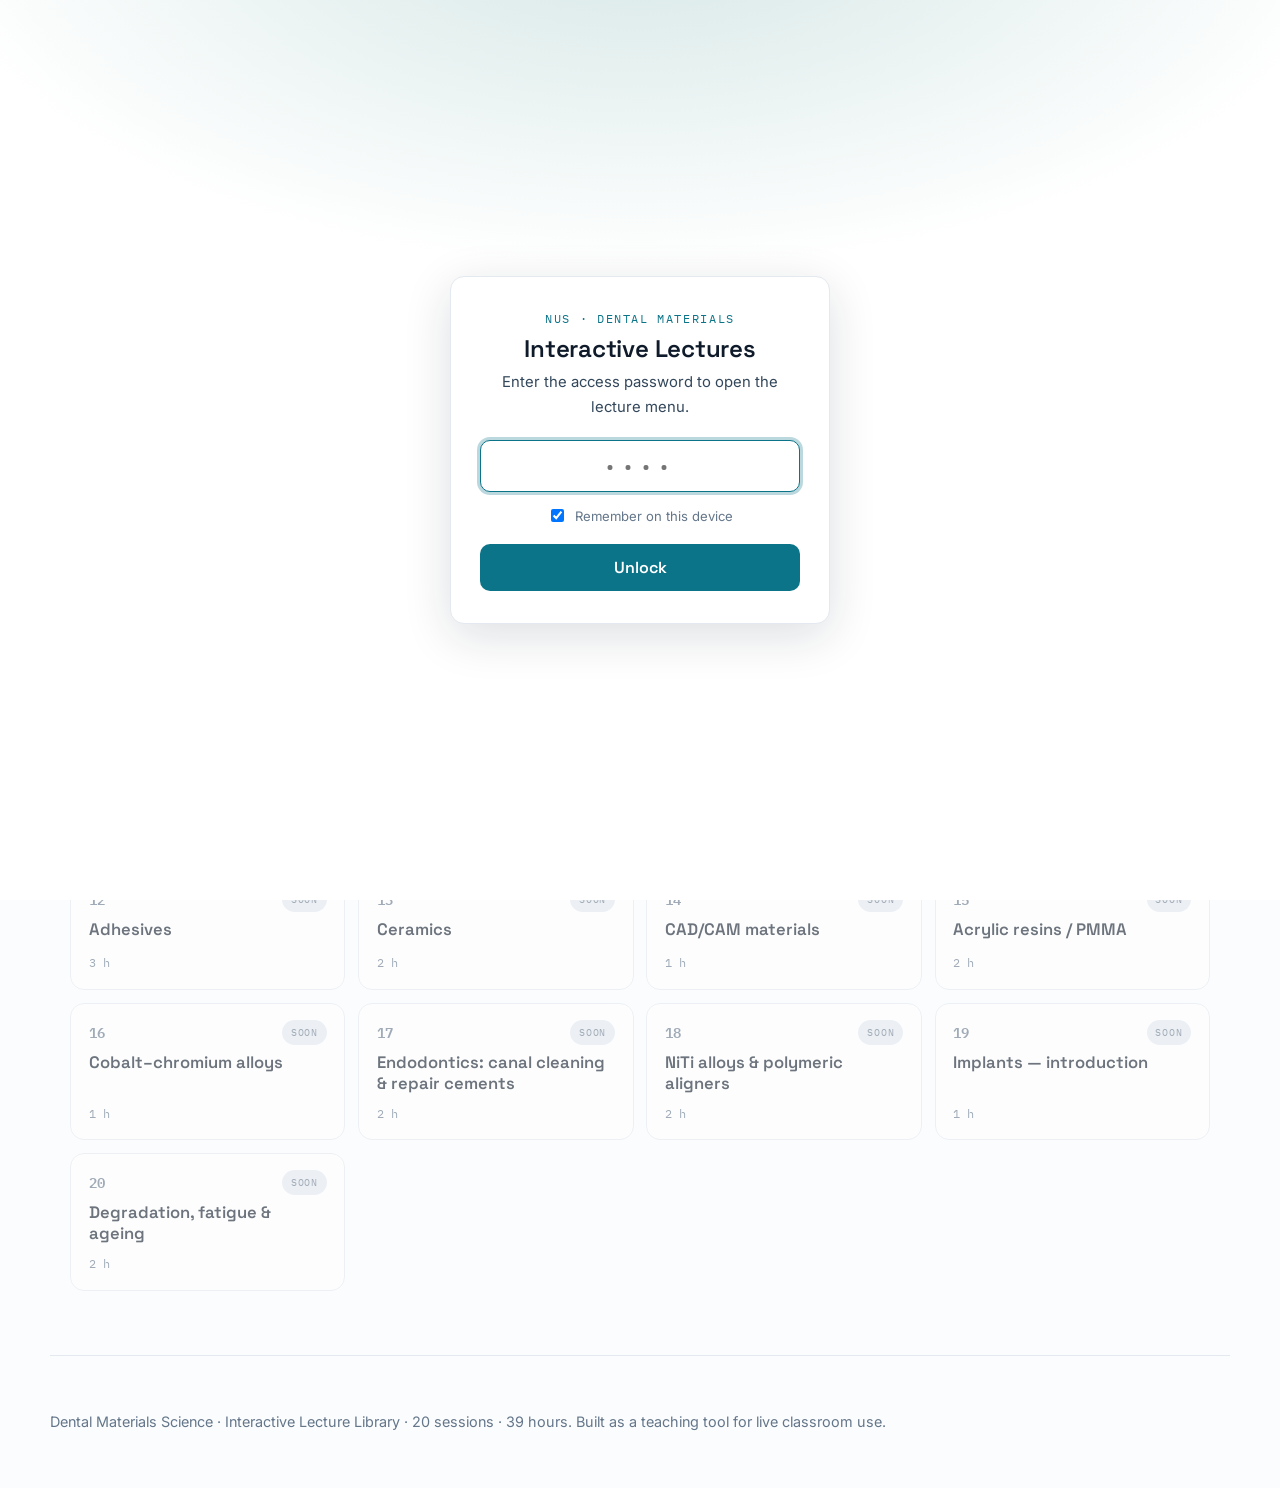
==== index.html @ e2c6f299 "Menu: remove cards de Assessment (1/2/3)" ====
<!DOCTYPE html>
<html lang="en">
<head>
<meta charset="UTF-8">
<meta name="viewport" content="width=device-width, initial-scale=1.0">
<title>Dental Materials Science · Interactive Lectures</title>
<meta name="description" content="Interactive browser-based lectures for undergraduate Dental Materials Science, built on the structure–property–performance framework.">
<!-- Fontes (com fallback do sistema se estiver offline) -->
<link rel="preconnect" href="https://fonts.googleapis.com">
<link rel="preconnect" href="https://fonts.gstatic.com" crossorigin>
<link href="https://fonts.googleapis.com/css2?family=Space+Grotesk:wght@400;500;600;700&family=Inter:wght@400;500;600&family=IBM+Plex+Mono:wght@400;500;600&display=swap" rel="stylesheet">
<!-- Design system compartilhado (caminho relativo à raiz do repo) -->
<link rel="stylesheet" href="assets/css/lecture.css">
<!-- Portão de senha: checa o desbloqueio ANTES de pintar, p/ quem já entrou não ver o portão de novo. -->
<script>
  if (localStorage.getItem('dm-unlocked') === '1' || sessionStorage.getItem('dm-unlocked') === '1') {
    document.documentElement.classList.add('dm-unlocked');
  }
</script>
<style>
  /* Estilos só do hub (menu) */
  .hub-head { padding: clamp(1.6rem,4vw,2.8rem) 0 1rem; }
  .hub-head .eyebrow { margin: 0; }
  .hub-h1 { font-size: clamp(1.9rem,4vw,2.7rem); margin: .2rem 0 1.3rem; }

  /* Barra de filtro (busca + chips de status) */
  .filter { display: flex; flex-wrap: wrap; gap: .7rem; align-items: center; }
  .filter__search { flex: 1 1 260px; min-width: 200px; font-family: var(--font-body, inherit); font-size: .98rem;
    padding: .62rem .9rem; border: 1.5px solid var(--c-line); border-radius: 10px; background: var(--c-surface);
    color: inherit; outline: none; transition: border-color .15s, box-shadow .15s; }
  .filter__search:focus { border-color: var(--c-primary); box-shadow: 0 0 0 3px rgba(15,118,110,.12); }
  .filter__chips { display: flex; gap: .4rem; flex-wrap: wrap; }
  .chip { font-family: var(--font-mono); font-size: .76rem; letter-spacing: .04em; padding: .52rem .85rem;
    border-radius: 999px; border: 1.5px solid var(--c-line); background: var(--c-surface); color: var(--c-ink-soft);
    cursor: pointer; transition: all .15s; }
  .chip:hover { border-color: var(--c-primary); color: var(--c-primary); }
  .chip.is-active { background: var(--c-primary); border-color: var(--c-primary); color: #fff; }
  .filter__count { font-family: var(--font-mono); font-size: .76rem; color: var(--c-muted); margin: .85rem 0 0; }

  .phase-label { font-family: var(--font-mono); font-size: .82rem; letter-spacing: .14em; text-transform: uppercase;
    color: var(--c-primary-ink); margin: 2rem 0 1rem; display: flex; align-items: center; gap: .8rem; }
  .phase-label::after { content:""; flex:1; height:1px; background: var(--c-line); }
  .phase[hidden] { display: none; }

  /* Grade de cards das aulas */
  .lec-grid { display: grid; grid-template-columns: repeat(auto-fill, minmax(268px,1fr)); gap: .8rem; }
  .lec { position: relative; display: flex; flex-direction: column; gap: .5rem; min-height: 120px;
    background: var(--c-surface); border: 1px solid var(--c-line); border-radius: var(--radius);
    padding: 1rem 1.1rem; text-decoration: none; color: inherit;
    transition: transform .12s, box-shadow .15s, border-color .15s; }
  .lec[hidden] { display: none; }
  /* Link principal do card (cobre o card inteiro via ::after) */
  .lec__link { text-decoration: none; color: inherit; }
  .lec__link::after { content: ""; position: absolute; inset: 0; z-index: 0; }
  /* Rodapé do card: horas + pílula PDF */
  .lec__foot { margin-top: auto; display: flex; align-items: center; justify-content: space-between; gap: .6rem; }
  .lec__foot .hrs { margin-top: 0; }
  .lec__pdf { position: relative; z-index: 1; font-family: var(--font-mono); font-size: .66rem;
    letter-spacing: .06em; text-transform: uppercase; text-decoration: none; padding: .28rem .6rem;
    border-radius: 999px; border: 1.5px solid var(--c-primary); color: var(--c-primary); transition: all .15s; }
  .lec__pdf:hover { background: var(--c-primary); color: #fff; }
  .lec__top { display: flex; align-items: center; justify-content: space-between; gap: .6rem; }
  .lec .num { font-family: var(--font-mono); font-weight: 600; color: var(--c-muted); font-size: .85rem; }
  .lec .t { font-family: var(--font-display); font-weight: 600; font-size: 1.04rem; line-height: 1.25; }
  .lec .hrs { font-family: var(--font-mono); font-size: .77rem; color: var(--c-muted); margin-top: auto; }
  .lec .badge { font-family: var(--font-mono); font-size: .64rem; letter-spacing: .08em; text-transform: uppercase;
    padding: .25rem .55rem; border-radius: 999px; white-space: nowrap; }
  .lec.live { border-color: var(--c-primary); box-shadow: var(--shadow); }
  .lec.live:hover { transform: translateY(-3px); box-shadow: var(--shadow-lg); }
  .lec.live .badge { background: var(--c-primary); color: #fff; }
  .lec.soon { opacity: .6; cursor: default; }
  .lec.soon .badge { background: var(--c-line); color: var(--c-muted); }
  .lec.exam { background: var(--c-clinical-wash); border-color: #F1D5AE; }
  .lec.exam .num, .lec.exam .t { color: var(--c-clinical); }
  .lec.exam .badge { background: var(--c-clinical); color: #fff; }

  /* Botão PDF (ação — abre a janelinha de downloads; não é filtro) */
  .pdfbtn { font-family: var(--font-mono); font-size: .76rem; letter-spacing: .04em; padding: .52rem .95rem;
    border-radius: 999px; border: 1.5px solid var(--c-primary); background: var(--c-surface); color: var(--c-primary);
    cursor: pointer; transition: all .15s; }
  .pdfbtn:hover { background: var(--c-primary); color: #fff; }

  /* Janelinha (modal) de handouts para baixar */
  html.modal-open body { overflow: hidden; }
  .modal[hidden] { display: none; }
  .modal { position: fixed; inset: 0; z-index: 9998; display: flex; align-items: center; justify-content: center;
    padding: 1.5rem; background: rgba(15,23,25,.45); }
  .modal__card { width: 100%; max-width: 460px; background: var(--c-surface); border: 1px solid var(--c-line);
    border-radius: var(--radius); box-shadow: var(--shadow-lg); padding: 1.5rem 1.6rem; }
  .modal__head { display: flex; align-items: center; justify-content: space-between; }
  .modal__title { font-family: var(--font-display); font-size: 1.25rem; margin: 0; }
  .modal__x { border: 0; background: none; font-size: 1.7rem; line-height: 1; cursor: pointer; color: var(--c-muted); }
  .modal__x:hover { color: var(--c-primary); }
  .modal__sub { font-size: .85rem; color: var(--c-ink-soft); margin: .3rem 0 1rem; }
  .pdf-list { display: grid; gap: .5rem; }
  .pdf-item { display: flex; align-items: center; gap: .8rem; text-decoration: none; color: inherit;
    border: 1px solid var(--c-line); border-radius: 10px; padding: .7rem .9rem; transition: all .15s; }
  .pdf-item:hover { border-color: var(--c-primary); box-shadow: var(--shadow); }
  .pdf-item__num { font-family: var(--font-mono); font-weight: 600; color: var(--c-muted); }
  .pdf-item__t { font-family: var(--font-display); font-weight: 600; flex: 1; }
  .pdf-item__go { font-family: var(--font-mono); font-size: .7rem; color: var(--c-primary); white-space: nowrap; }
  .pdf-empty { color: var(--c-muted); font-size: .9rem; margin: 0; }

  /* ---- Portão de senha (gate leve, client-side) ---- */
  /* Enquanto travado: esconde o scroll do conteúdo por trás do portão. */
  html:not(.dm-unlocked) body { overflow: hidden; }
  /* Já desbloqueado: portão some. */
  html.dm-unlocked #gate { display: none; }
  #gate { position: fixed; inset: 0; z-index: 9999; display: flex; align-items: center; justify-content: center;
    padding: 1.5rem; background: radial-gradient(1200px 600px at 50% -10%, rgba(15,118,110,.18), transparent 60%),
    var(--c-bg, #fff); }
  .gate__card { width: 100%; max-width: 380px; background: var(--c-surface, #fff); border: 1px solid var(--c-line, #e6e6e6);
    border-radius: var(--radius, 14px); box-shadow: var(--shadow-lg, 0 20px 50px rgba(0,0,0,.14)); padding: 2rem 1.8rem;
    text-align: center; }
  .gate__eyebrow { font-family: var(--font-mono); font-size: .72rem; letter-spacing: .14em; text-transform: uppercase;
    color: var(--c-primary, #0f766e); margin: 0 0 .5rem; }
  .gate__title { font-family: var(--font-display); font-size: 1.5rem; margin: 0 0 .4rem; }
  .gate__sub { font-size: .93rem; color: var(--c-ink-soft, #555); margin: 0 0 1.3rem; }
  .gate__input { width: 100%; box-sizing: border-box; font-family: var(--font-mono); font-size: 1.25rem; text-align: center;
    letter-spacing: .3em; padding: .7rem .8rem; border: 1.5px solid var(--c-line, #e6e6e6); border-radius: 10px;
    outline: none; transition: border-color .15s; }
  .gate__input:focus { border-color: var(--c-primary, #0f766e); }
  .gate__remember { display: flex; align-items: center; justify-content: center; gap: .45rem; font-size: .82rem;
    color: var(--c-muted, #888); margin: .8rem 0 1.1rem; cursor: pointer; }
  .gate__btn { width: 100%; font-family: var(--font-display); font-weight: 600; font-size: 1rem; color: #fff;
    background: var(--c-primary, #0f766e); border: 0; border-radius: 10px; padding: .8rem; cursor: pointer;
    transition: transform .1s, filter .15s; }
  .gate__btn:hover { filter: brightness(1.06); }
  .gate__btn:active { transform: scale(.98); }
  .gate__err { color: #d1495b; font-size: .85rem; margin: .9rem 0 0; }
</style>
</head>
<body>

<!-- Portão de senha (aparece só se ainda não desbloqueado) -->
<div id="gate" role="dialog" aria-modal="true" aria-label="Protected — enter access password">
  <form class="gate__card" id="gateForm">
    <p class="gate__eyebrow">NUS · Dental Materials</p>
    <h2 class="gate__title">Interactive Lectures</h2>
    <p class="gate__sub">Enter the access password to open the lecture menu.</p>
    <input class="gate__input" id="gatePwd" type="password" inputmode="numeric"
           autocomplete="off" placeholder="••••" aria-label="Access password" autofocus>
    <label class="gate__remember"><input type="checkbox" id="gateRemember" checked> Remember on this device</label>
    <button class="gate__btn" type="submit">Unlock</button>
    <p class="gate__err" id="gateErr" hidden>Incorrect password — try again.</p>
  </form>
</div>

<!-- Barra superior -->
<div class="topbar">
  <div class="topbar__row">
    <span class="topbar__title">Dental Materials Science · Interactive Lectures</span>
    <span class="topbar__home mono">NUS · Year 2 · Pre-clinical</span>
  </div>
  <div class="progress"><div class="progress__bar"></div></div>
</div>

<!-- CABEÇALHO + FILTRO -->
<header class="hub-head l-wide">
  <p class="eyebrow">NUS · Year 2 · Dental Materials</p>
  <h1 class="hub-h1">Lecture menu</h1>
  <div class="filter">
    <input id="q" class="filter__search" type="search" placeholder="Search a lecture…" aria-label="Search lectures" autocomplete="off">
    <div class="filter__chips" role="group" aria-label="Filter by status">
      <button type="button" class="chip is-active" data-filter="all">All</button>
      <button type="button" class="chip" data-filter="open">Open</button>
      <button type="button" class="chip" data-filter="soon">Soon</button>
      <button type="button" class="pdfbtn" id="pdfBtn">⤓ PDF</button>
    </div>
  </div>
  <p class="filter__count" id="count"></p>
</header>

<!-- LISTA DE AULAS -->
<main class="l-wide" style="padding-bottom:4rem">

  <section class="phase">
    <div class="phase-label">Phase 1 · Fundamentals — 10 h</div>
    <div class="lec-grid">
      <div class="lec soon" data-status="soon"><div class="lec__top"><span class="num">01</span><span class="badge">Soon</span></div><span class="t">Introduction &amp; the structure–property–performance framework</span><span class="hrs">1 h</span></div>
      <div class="lec soon" data-status="soon"><div class="lec__top"><span class="num">02</span><span class="badge">Soon</span></div><span class="t">Mechanical properties</span><span class="hrs">3 h</span></div>
      <div class="lec live" data-status="open"><div class="lec__top"><span class="num">03</span><span class="badge">Open</span></div><a class="lec__link" href="lectures/03-polymerisation-and-polymers/index.html"><span class="t">Polymers &amp; polymerization</span></a><div class="lec__foot"><span class="hrs">2 h</span><a class="lec__pdf" href="lectures/03-polymerisation-and-polymers/handout.html" title="Student handout (PDF)">⤓ PDF</a></div></div>
      <div class="lec live" data-status="open"><div class="lec__top"><span class="num">04</span><span class="badge">Open</span></div><a class="lec__link" href="lectures/04-colour-and-optics/index.html"><span class="t">Colour &amp; optics</span></a><div class="lec__foot"><span class="hrs">1 h</span><a class="lec__pdf" href="lectures/04-colour-and-optics/handout.html" title="Student handout (PDF)">⤓ PDF</a></div></div>
      <div class="lec soon" data-status="soon"><div class="lec__top"><span class="num">05</span><span class="badge">Soon</span></div><span class="t">Biocompatibility</span><span class="hrs">1 h</span></div>
      <div class="lec soon" data-status="soon"><div class="lec__top"><span class="num">06</span><span class="badge">Soon</span></div><span class="t">Bioactivity</span><span class="hrs">1 h</span></div>
      <div class="lec soon" data-status="soon"><div class="lec__top"><span class="num">07</span><span class="badge">Soon</span></div><span class="t">Principles of 3D printing in dentistry</span><span class="hrs">1 h</span></div>
    </div>
  </section>

  <section class="phase">
    <div class="phase-label">Phase 2 · Clinical Materials — 26 h</div>
    <div class="lec-grid">
      <div class="lec soon" data-status="soon"><div class="lec__top"><span class="num">08</span><span class="badge">Soon</span></div><span class="t">Impression materials</span><span class="hrs">3 h</span></div>
      <div class="lec soon" data-status="soon"><div class="lec__top"><span class="num">09</span><span class="badge">Soon</span></div><span class="t">Gypsum products</span><span class="hrs">1 h</span></div>
      <div class="lec soon" data-status="soon"><div class="lec__top"><span class="num">10</span><span class="badge">Soon</span></div><span class="t">Cements for prosthodontics</span><span class="hrs">3 h</span></div>
      <div class="lec soon" data-status="soon"><div class="lec__top"><span class="num">11</span><span class="badge">Soon</span></div><span class="t">Resin composites</span><span class="hrs">3 h</span></div>
      <div class="lec soon" data-status="soon"><div class="lec__top"><span class="num">12</span><span class="badge">Soon</span></div><span class="t">Adhesives</span><span class="hrs">3 h</span></div>
      <div class="lec soon" data-status="soon"><div class="lec__top"><span class="num">13</span><span class="badge">Soon</span></div><span class="t">Ceramics</span><span class="hrs">2 h</span></div>
      <div class="lec soon" data-status="soon"><div class="lec__top"><span class="num">14</span><span class="badge">Soon</span></div><span class="t">CAD/CAM materials</span><span class="hrs">1 h</span></div>
      <div class="lec soon" data-status="soon"><div class="lec__top"><span class="num">15</span><span class="badge">Soon</span></div><span class="t">Acrylic resins / PMMA</span><span class="hrs">2 h</span></div>
      <div class="lec soon" data-status="soon"><div class="lec__top"><span class="num">16</span><span class="badge">Soon</span></div><span class="t">Cobalt–chromium alloys</span><span class="hrs">1 h</span></div>
      <div class="lec soon" data-status="soon"><div class="lec__top"><span class="num">17</span><span class="badge">Soon</span></div><span class="t">Endodontics: canal cleaning &amp; repair cements</span><span class="hrs">2 h</span></div>
      <div class="lec soon" data-status="soon"><div class="lec__top"><span class="num">18</span><span class="badge">Soon</span></div><span class="t">NiTi alloys &amp; polymeric aligners</span><span class="hrs">2 h</span></div>
      <div class="lec soon" data-status="soon"><div class="lec__top"><span class="num">19</span><span class="badge">Soon</span></div><span class="t">Implants — introduction</span><span class="hrs">1 h</span></div>
      <div class="lec soon" data-status="soon"><div class="lec__top"><span class="num">20</span><span class="badge">Soon</span></div><span class="t">Degradation, fatigue &amp; ageing</span><span class="hrs">2 h</span></div>
    </div>
  </section>

</main>

<!-- Janelinha de handouts para baixar (montada via JS a partir dos cards com PDF) -->
<div id="pdfModal" class="modal" hidden role="dialog" aria-modal="true" aria-label="Download handouts">
  <div class="modal__card">
    <div class="modal__head">
      <h2 class="modal__title">Student handouts</h2>
      <button type="button" class="modal__x" data-close aria-label="Close">×</button>
    </div>
    <p class="modal__sub">Open a handout, then use “Save as PDF” to download it.</p>
    <div id="pdfList" class="pdf-list"></div>
  </div>
</div>

<footer class="foot l-wide">
  <p>Dental Materials Science · Interactive Lecture Library · 20 sessions · 39 hours.
     Built as a teaching tool for live classroom use.</p>
</footer>

<!-- Lógica do portão de senha (client-side; ver aviso no README sobre não ser segurança real) -->
<script>
(function () {
  var PW = '1903';                       // senha de acesso
  var form = document.getElementById('gateForm');
  if (!form) return;
  var pwd = document.getElementById('gatePwd');
  var err = document.getElementById('gateErr');
  var rem = document.getElementById('gateRemember');
  form.addEventListener('submit', function (e) {
    e.preventDefault();
    if (pwd.value.trim() === PW) {
      // "Lembrar neste dispositivo" = localStorage (persiste); senão só nesta sessão do navegador.
      (rem && rem.checked ? localStorage : sessionStorage).setItem('dm-unlocked', '1');
      document.documentElement.classList.add('dm-unlocked');
    } else {
      err.hidden = false;
      pwd.value = '';
      pwd.focus();
    }
  });
})();
</script>
<!-- Filtro do menu (busca por texto + chips de status) -->
<script>
(function () {
  var q      = document.getElementById('q');
  var count  = document.getElementById('count');
  var chips  = Array.prototype.slice.call(document.querySelectorAll('.chip'));
  var lecs   = Array.prototype.slice.call(document.querySelectorAll('.lec'));
  var phases = Array.prototype.slice.call(document.querySelectorAll('.phase'));
  if (!q) return;
  var status = 'all';
  function apply() {
    var term = (q.value || '').trim().toLowerCase();
    var shown = 0;
    lecs.forEach(function (el) {
      var okStatus = (status === 'all') || (el.getAttribute('data-status') === status);
      var okTerm   = !term || el.textContent.toLowerCase().indexOf(term) !== -1;
      var show = okStatus && okTerm;
      el.hidden = !show;
      if (show) shown++;
    });
    // Esconde a faixa da fase se nenhum card dela estiver visível.
    phases.forEach(function (p) { p.hidden = !p.querySelector('.lec:not([hidden])'); });
    count.textContent = shown + (shown === 1 ? ' lecture' : ' lectures') + ' shown';
  }
  q.addEventListener('input', apply);
  chips.forEach(function (c) {
    c.addEventListener('click', function () {
      chips.forEach(function (x) { x.classList.remove('is-active'); });
      c.classList.add('is-active');
      status = c.getAttribute('data-filter');
      apply();
    });
  });
  apply();
})();
</script>
<!-- Janelinha de handouts: abre ao clicar em PDF e lista os handouts disponíveis -->
<script>
(function () {
  var btn   = document.getElementById('pdfBtn');
  var modal = document.getElementById('pdfModal');
  var list  = document.getElementById('pdfList');
  if (!btn || !modal || !list) return;

  function build() {
    var links = Array.prototype.slice.call(document.querySelectorAll('.lec__pdf'));
    list.innerHTML = '';
    if (!links.length) {
      list.innerHTML = '<p class="pdf-empty">No handouts available yet.</p>';
      return;
    }
    links.forEach(function (a) {
      var card = a.closest('.lec');
      var num  = card && card.querySelector('.num') ? card.querySelector('.num').textContent : '';
      var t    = card && card.querySelector('.t')   ? card.querySelector('.t').textContent   : 'Lecture';
      var row = document.createElement('a');
      row.className = 'pdf-item';
      row.href = a.getAttribute('href');
      row.target = '_blank';
      row.rel = 'noopener';
      var n = document.createElement('span'); n.className = 'pdf-item__num'; n.textContent = num;
      var ti = document.createElement('span'); ti.className = 'pdf-item__t'; ti.textContent = t;
      var go = document.createElement('span'); go.className = 'pdf-item__go'; go.textContent = '⤓ Open';
      row.appendChild(n); row.appendChild(ti); row.appendChild(go);
      list.appendChild(row);
    });
  }
  function open()  { build(); modal.hidden = false; document.documentElement.classList.add('modal-open'); }
  function close() { modal.hidden = true; document.documentElement.classList.remove('modal-open'); }

  btn.addEventListener('click', open);
  modal.addEventListener('click', function (e) {
    if (e.target === modal || e.target.hasAttribute('data-close')) close();
  });
  document.addEventListener('keydown', function (e) { if (e.key === 'Escape') close(); });
})();
</script>
<script src="assets/js/lecture.js"></script>
</body>
</html>
---- assets/css/lecture.css ----
/* =====================================================================
   DENTAL MATERIALS · LECTURE DESIGN SYSTEM  (identidade "Clinical Clean")
   ---------------------------------------------------------------------
   Arquivo compartilhado por TODAS as aulas. Não edite por aula:
   se precisar de um estilo novo, adicione um componente aqui.

   Mapa semântico das cores (isto tem significado, não é enfeite):
     TEAL (frio)  = ciência / mecanismo / laboratório
     ÂMBAR (quente) = clínica / paciente / decisão clínica
     ROSA         = equívoco / alerta / "cuidado"
     PAINEL ESCURO = "bancada de mecanismo" (onde as animações brilham)

   Assinatura visual: a barra de progresso "polimeriza" conforme você
   rola a página (monômeros que se ligam numa cadeia).
   ===================================================================== */

/* ---------- 1. TOKENS (as variáveis do curso inteiro) ---------------- */
:root {
  /* Cores base */
  --c-paper:        #FBFCFD;   /* fundo da página (branco frio) */
  --c-surface:      #FFFFFF;   /* cartões / superfícies elevadas */
  --c-ink:          #0F1B2A;   /* texto principal (azul-tinta quase preto) */
  --c-ink-soft:     #33475B;   /* texto secundário */
  --c-muted:        #64768A;   /* legendas, metadados */
  --c-line:         #E3E9EF;   /* linhas / bordas hairline */
  --c-line-strong:  #C9D4DE;

  /* Acentos semânticos */
  --c-primary:      #0C7489;   /* teal — ciência */
  --c-primary-ink:  #0A5C6D;
  --c-primary-wash: #E7F4F6;   /* fundo teal muito claro */
  --c-clinical:     #B45309;   /* âmbar — clínica */
  --c-clinical-wash:#FDF3E7;
  --c-warn:         #BE123C;   /* rosa — equívoco */
  --c-warn-wash:    #FDECEF;
  --c-ok:           #15803D;   /* verde — acerto/quiz correto */
  --c-ok-wash:      #E9F6ED;

  /* Painel escuro (bancada de mecanismo) */
  --c-dark:         #0B1B2B;
  --c-dark-2:       #10273B;
  --c-dark-ink:     #E8F1F6;
  --c-dark-muted:   #8FA9BC;
  --c-dark-line:    #1E3A52;

  /* Tipografia */
  --font-display: "Space Grotesk", "Segoe UI", system-ui, sans-serif; /* técnica, com caráter */
  --font-body:    "Inter", system-ui, -apple-system, "Segoe UI", sans-serif;
  --font-mono:    "IBM Plex Mono", ui-monospace, "Consolas", monospace; /* fórmulas químicas / dados */

  /* Escala de tamanhos (base grande para PROJEÇÃO em sala) */
  --fs-base:  1.15rem;    /* ~18.4px */
  --fs-sm:    0.9rem;
  --fs-lg:    1.3rem;
  --fs-xl:    1.7rem;
  --fs-2xl:   2.3rem;
  --fs-3xl:   3.2rem;
  --fs-hero:  clamp(2.6rem, 6vw, 4.6rem);
  --lh-body:  1.68;

  /* Espaçamento e formas */
  --space:    1.25rem;
  --radius:   14px;
  --radius-sm:9px;
  --maxw-read: 74ch;        /* medida de leitura confortável */
  --maxw-wide: 1180px;      /* largura de seções largas / figuras */
  --shadow:   0 1px 2px rgba(15,27,42,.05), 0 8px 28px rgba(15,27,42,.07);
  --shadow-lg:0 12px 48px rgba(15,27,42,.14);
  --ring:     0 0 0 3px rgba(12,116,137,.28);
}

/* ---------- 2. RESET LEVE ------------------------------------------- */
*, *::before, *::after { box-sizing: border-box; }
html { scroll-behavior: smooth; -webkit-text-size-adjust: 100%;
  scroll-padding-top: 76px; /* ao "pular" para uma seção, ela para abaixo da barra */ }
body {
  margin: 0;
  background: var(--c-paper);
  color: var(--c-ink);
  font-family: var(--font-body);
  font-size: var(--fs-base);
  line-height: var(--lh-body);
  -webkit-font-smoothing: antialiased;
  text-rendering: optimizeLegibility;
}
img { max-width: 100%; height: auto; display: block; }
a { color: var(--c-primary-ink); text-underline-offset: 3px; }
h1, h2, h3, h4 { font-family: var(--font-display); line-height: 1.12; color: var(--c-ink); font-weight: 600; letter-spacing: -0.01em; }
:focus-visible { outline: none; box-shadow: var(--ring); border-radius: 6px; }

/* ---------- 3. LAYOUT ----------------------------------------------- */
.l-read  { max-width: var(--maxw-read); margin-inline: auto; padding-inline: 1.25rem; }
.l-wide  { max-width: var(--maxw-wide); margin-inline: auto; padding-inline: 1.25rem; }

/* Uma "seção" da aula: bloco vertical com respiro generoso */
.section { padding: clamp(3rem, 7vw, 6rem) 0; border-top: 1px solid var(--c-line);
  scroll-margin-top: 76px; }
.section:first-of-type { border-top: 0; }

/* Sobrescrita ("eyebrow"): rótulo pequeno em maiúsculas com marcador de elo */
.eyebrow {
  display: inline-flex; align-items: center; gap: .55rem;
  font-family: var(--font-mono);
  font-size: .78rem; letter-spacing: .16em; text-transform: uppercase;
  color: var(--c-primary-ink); font-weight: 500; margin: 0 0 1rem;
}
.eyebrow::before { /* mini-elo de polímero */
  content: ""; width: 26px; height: 10px; flex: none;
  background:
    radial-gradient(circle at 5px 5px, var(--c-primary) 3.2px, transparent 3.6px),
    radial-gradient(circle at 21px 5px, var(--c-primary) 3.2px, transparent 3.6px);
  border-top: 2px solid var(--c-primary);
  border-bottom: 0; margin-top: 2px;
}

.section h2 { font-size: var(--fs-2xl); margin: 0 0 .6rem; }
.section h3 { font-size: var(--fs-xl); margin: 2.2rem 0 .5rem; color: var(--c-primary-ink); }
.section p  { margin: 0 0 1.05rem; }
.lead { font-size: var(--fs-lg); color: var(--c-ink-soft); }

/* Frase-âncora: a UMA coisa que fica na tela por seção (formato "enxuto") */
.statement { font-family: var(--font-display); font-weight: 600; font-size: clamp(1.5rem, 2.6vw, 2.05rem);
  line-height: 1.32; color: var(--c-ink); max-width: 34ch; margin: .3rem 0 1.4rem; }
.statement b { color: var(--c-primary-ink); }
.statement--clinical b { color: var(--c-clinical); }
.substatement { font-size: var(--fs-lg); color: var(--c-ink-soft); max-width: 56ch; margin: -.6rem 0 1.4rem; }
/* Seção enxuta: conteúdo centralizado verticalmente, como um slide */
.section--slide { min-height: 62vh; display: flex; flex-direction: column; justify-content: center; }

/* Listas com bullets em forma de elo */
.section ul { padding-left: 0; list-style: none; margin: 0 0 1.1rem; }
.section ul li { position: relative; padding-left: 1.7rem; margin: .5rem 0; }
.section ul li::before {
  content: ""; position: absolute; left: 0; top: .62em;
  width: 10px; height: 10px; border-radius: 50%;
  border: 2px solid var(--c-primary); background: var(--c-primary-wash);
}

/* ---------- 4. BARRA DE PROGRESSO "POLIMERIZANTE" (assinatura) ------ */
.topbar {
  position: sticky; top: 0; z-index: 50;
  background: rgba(251,252,253,.86); backdrop-filter: blur(10px);
  border-bottom: 1px solid var(--c-line);
}
.topbar__row { max-width: var(--maxw-wide); margin-inline: auto; padding: .6rem 1.25rem;
  display: flex; align-items: center; gap: 1rem; }
.topbar__home { font-family: var(--font-mono); font-size: .8rem; text-decoration: none;
  color: var(--c-muted); white-space: nowrap; }
.topbar__home:hover { color: var(--c-primary-ink); }
.topbar__title { font-family: var(--font-display); font-weight: 600; font-size: .95rem;
  color: var(--c-ink); flex: 1; white-space: nowrap; overflow: hidden; text-overflow: ellipsis; }
/* trilho onde a "cadeia" cresce */
.progress { height: 4px; background: var(--c-line); position: relative; overflow: hidden; }
.progress__bar { height: 100%; width: 0%;
  background: linear-gradient(90deg, var(--c-primary) 0%, #14A0B8 100%);
  transition: width .12s linear; }

/* ---------- 5. NAVEGAÇÃO DE SEÇÕES (índice lateral fixo) ------------ */
.secnav { position: fixed; top: 50%; right: 18px; transform: translateY(-50%);
  z-index: 40; display: flex; flex-direction: column; gap: .55rem; }
.secnav a { width: 12px; height: 12px; border-radius: 50%; background: var(--c-line-strong);
  border: 2px solid transparent; transition: all .2s; position: relative; }
.secnav a:hover { background: var(--c-primary); transform: scale(1.25); }
.secnav a.is-active { background: var(--c-primary); box-shadow: 0 0 0 4px var(--c-primary-wash); }
.secnav a span { position: absolute; right: 22px; top: 50%; transform: translateY(-50%);
  background: var(--c-ink); color: #fff; font-size: .72rem; padding: .2rem .5rem; border-radius: 6px;
  white-space: nowrap; opacity: 0; pointer-events: none; transition: opacity .18s; font-family: var(--font-mono); }
.secnav a:hover span { opacity: 1; }
@media (max-width: 1100px) { .secnav { display: none; } }

/* ---------- 6. HERO ------------------------------------------------- */
.hero { position: relative; overflow: hidden; scroll-margin-top: 76px;
  background:
    radial-gradient(120% 90% at 90% -10%, var(--c-primary-wash) 0%, transparent 55%),
    var(--c-paper);
  padding: clamp(3.5rem, 9vw, 7rem) 0 clamp(2.5rem, 6vw, 4.5rem); }
.hero__eyebrow { color: var(--c-primary-ink); }
.hero h1 { font-size: var(--fs-hero); margin: .4rem 0 1.1rem; max-width: 20ch; }
.hero__frame { font-size: var(--fs-lg); color: var(--c-ink-soft); max-width: 60ch; margin: 0 0 1.6rem; }
.hero__hook {
  border-left: 4px solid var(--c-clinical); background: var(--c-clinical-wash);
  padding: 1rem 1.25rem; border-radius: 0 var(--radius-sm) var(--radius-sm) 0;
  max-width: 62ch; color: var(--c-ink); }
.hero__hook b { color: var(--c-clinical); }
.hero__meta { display: flex; flex-wrap: wrap; gap: .5rem 1.4rem; margin-top: 1.6rem;
  font-family: var(--font-mono); font-size: .82rem; color: var(--c-muted); }

/* ---------- 7. CARTÕES / GRIDS -------------------------------------- */
.grid { display: grid; gap: 1.1rem; }
.grid-2 { grid-template-columns: repeat(2, 1fr); }
.grid-3 { grid-template-columns: repeat(3, 1fr); }
@media (max-width: 820px) { .grid-2, .grid-3 { grid-template-columns: 1fr; } }

.card { background: var(--c-surface); border: 1px solid var(--c-line); border-radius: var(--radius);
  padding: 1.4rem; box-shadow: var(--shadow); }
.card h3 { margin: 0 0 .4rem; font-size: 1.15rem; color: var(--c-ink); }
.card p { margin: 0; font-size: 1rem; color: var(--c-ink-soft); }

/* Objetivos de aprendizagem numerados */
.objectives { counter-reset: obj; display: grid; gap: .8rem; }
.objectives .obj { display: grid; grid-template-columns: auto 1fr; gap: 1rem; align-items: start;
  background: var(--c-surface); border: 1px solid var(--c-line); border-radius: var(--radius);
  padding: 1.1rem 1.25rem; }
.objectives .obj::before { counter-increment: obj; content: counter(obj, decimal-leading-zero);
  font-family: var(--font-mono); font-size: 1.1rem; color: var(--c-primary);
  font-weight: 600; line-height: 1.4; }
.objectives .obj p { margin: 0; }

/* ---------- 8. CAIXAS DE ENSINO (os componentes-chave) -------------- */
/* Estrutura comum */
.box { border-radius: var(--radius); padding: 1.3rem 1.5rem; margin: 1.6rem 0;
  border: 1px solid var(--c-line); background: var(--c-surface); }
.box__tag { display: inline-flex; align-items: center; gap: .5rem;
  font-family: var(--font-mono); font-size: .74rem; letter-spacing: .12em; text-transform: uppercase;
  font-weight: 600; margin-bottom: .6rem; }
.box__tag .ic { width: 18px; height: 18px; flex: none; }
.box p:last-child, .box ul:last-child { margin-bottom: 0; }

/* Mecanismo científico (teal) */
.box--mech { border-color: #BFE2E8; background: var(--c-primary-wash); }
.box--mech .box__tag { color: var(--c-primary-ink); }
.box--mech .box__tag .ic { stroke: var(--c-primary-ink); }

/* Tradução clínica (âmbar) */
.box--clinical { border-color: #F1D5AE; background: var(--c-clinical-wash); }
.box--clinical .box__tag { color: var(--c-clinical); }
.box--clinical .box__tag .ic { stroke: var(--c-clinical); }

/* Equívoco / alerta (rosa) — "Myth vs Fact" */
.box--myth { border-color: #F3C2CC; background: var(--c-warn-wash); }
.box--myth .box__tag { color: var(--c-warn); }
.box--myth .box__tag .ic { stroke: var(--c-warn); }
.box--myth .mf { display: grid; grid-template-columns: 1fr 1fr; gap: 1rem; }
@media (max-width: 640px) { .box--myth .mf { grid-template-columns: 1fr; } }
.box--myth .mf > div { background: var(--c-surface); border-radius: var(--radius-sm); padding: .9rem 1rem; }
.box--myth .mf .m-title { font-weight: 700; font-size: .85rem; text-transform: uppercase;
  letter-spacing: .06em; margin-bottom: .35rem; }
.box--myth .mf .myth .m-title { color: var(--c-warn); }
.box--myth .mf .fact .m-title { color: var(--c-ok); }

/* Nota-âncora "Why this matters clinically" (destaque forte) */
.matters { border-left: 5px solid var(--c-clinical); background:
  linear-gradient(180deg, var(--c-clinical-wash), var(--c-surface));
  padding: 1.2rem 1.4rem; border-radius: 0 var(--radius) var(--radius) 0; margin: 1.8rem 0; }
.matters .box__tag { color: var(--c-clinical); }

/* ---------- 9. PAINEL ESCURO DE MECANISMO (para animações) ---------- */
.panel { background: linear-gradient(160deg, var(--c-dark), var(--c-dark-2));
  color: var(--c-dark-ink); border-radius: var(--radius); padding: 1.6rem;
  margin: 1.8rem 0; box-shadow: var(--shadow-lg); border: 1px solid var(--c-dark-line); }
.panel h3 { color: #fff; margin-top: 0; }
.panel p { color: var(--c-dark-muted); }
.panel .eyebrow { color: #57C6D8; }
.panel .eyebrow::before {
  background:
    radial-gradient(circle at 5px 5px, #57C6D8 3.2px, transparent 3.6px),
    radial-gradient(circle at 21px 5px, #57C6D8 3.2px, transparent 3.6px);
  border-top-color: #57C6D8; }
.panel .caption { color: var(--c-dark-muted); }

/* ---------- 10. FIGURAS + LEGENDAS ---------------------------------- */
.figure { margin: 1.8rem 0; }
.figure img { border: 1px solid var(--c-line); border-radius: var(--radius);
  background: #fff; box-shadow: var(--shadow); }
.figure figcaption, .caption { font-family: var(--font-body); font-size: .95rem;
  color: var(--c-muted); margin-top: .7rem; }
.figure figcaption b, .caption b { color: var(--c-ink-soft); }
.fig-tag { font-family: var(--font-mono); font-size: .72rem; color: var(--c-primary);
  letter-spacing: .08em; }

/* ---------- 11. TABELAS DE COMPARAÇÃO ------------------------------- */
.ctable { width: 100%; border-collapse: separate; border-spacing: 0; margin: 1.6rem 0;
  font-size: 1rem; background: var(--c-surface); border: 1px solid var(--c-line);
  border-radius: var(--radius); overflow: hidden; }
.ctable th, .ctable td { padding: .85rem 1rem; text-align: left; vertical-align: top;
  border-bottom: 1px solid var(--c-line); }
.ctable thead th { background: var(--c-dark); color: #fff; font-family: var(--font-display);
  font-weight: 600; font-size: .95rem; }
.ctable tbody tr:last-child td { border-bottom: 0; }
.ctable tbody tr:nth-child(even) td { background: #F7FAFB; }
.ctable td:first-child { font-weight: 600; color: var(--c-ink); }

/* ---------- 12. FLIP CARDS (termo → definição) --------------------- */
.flips { display: grid; grid-template-columns: repeat(auto-fill, minmax(200px, 1fr)); gap: 1rem; margin: 1.4rem 0; }
.flip { background: transparent; perspective: 1000px; height: 150px; cursor: pointer; border: 0; padding: 0; font: inherit; }
.flip__inner { position: relative; width: 100%; height: 100%; transition: transform .55s;
  transform-style: preserve-3d; }
.flip.is-flipped .flip__inner { transform: rotateY(180deg); }
.flip__face { position: absolute; inset: 0; backface-visibility: hidden;
  border-radius: var(--radius); padding: 1rem; display: flex; flex-direction: column;
  justify-content: center; text-align: center; border: 1px solid var(--c-line); }
.flip__front { background: var(--c-surface); }
.flip__front .term { font-family: var(--font-display); font-size: 1.15rem; color: var(--c-primary-ink); }
.flip__front .hint { font-size: .74rem; color: var(--c-muted); margin-top: .4rem; font-family: var(--font-mono); }
.flip__back { background: var(--c-primary-ink); color: #fff; transform: rotateY(180deg);
  font-size: .95rem; line-height: 1.45; }

/* ---------- 13. CHECKPOINT / QUIZ ---------------------------------- */
.quiz { background: var(--c-surface); border: 1px solid var(--c-line-strong);
  border-radius: var(--radius); padding: 1.6rem; margin: 1.8rem 0; box-shadow: var(--shadow); }
.quiz__q { font-family: var(--font-display); font-size: 1.2rem; font-weight: 600; margin: 0 0 1rem; }
.quiz__opts { display: grid; gap: .7rem; }
.quiz__opt { display: flex; gap: .8rem; align-items: flex-start; text-align: left; cursor: pointer;
  background: var(--c-paper); border: 1.5px solid var(--c-line); border-radius: var(--radius-sm);
  padding: .85rem 1rem; font: inherit; font-size: 1rem; color: var(--c-ink); transition: all .15s; width: 100%; }
.quiz__opt:hover { border-color: var(--c-primary); background: var(--c-primary-wash); }
.quiz__opt .key { font-family: var(--font-mono); font-weight: 600; color: var(--c-primary-ink); flex: none; }
.quiz__opt.correct { border-color: var(--c-ok); background: var(--c-ok-wash); }
.quiz__opt.correct .key { color: var(--c-ok); }
.quiz__opt.wrong { border-color: var(--c-warn); background: var(--c-warn-wash); }
.quiz__opt.wrong .key { color: var(--c-warn); }
.quiz__opt[disabled] { cursor: default; }
.quiz__fb { margin-top: 1rem; padding: .9rem 1.1rem; border-radius: var(--radius-sm);
  font-size: .98rem; display: none; }
.quiz__fb.show { display: block; }
.quiz__fb.ok { background: var(--c-ok-wash); color: #14532D; border: 1px solid #A7D8B6; }
.quiz__fb.no { background: var(--c-warn-wash); color: #7A122A; border: 1px solid #F0B8C3; }

/* ---------- 14. BOTÕES / CONTROLES --------------------------------- */
.btn { font: inherit; font-family: var(--font-display); font-weight: 600; font-size: .95rem;
  cursor: pointer; border-radius: 999px; padding: .6rem 1.2rem; border: 1.5px solid var(--c-primary);
  background: var(--c-primary); color: #fff; transition: all .15s; }
.btn:hover { background: var(--c-primary-ink); border-color: var(--c-primary-ink); }
.btn--ghost { background: transparent; color: var(--c-primary-ink); }
.btn--ghost:hover { background: var(--c-primary-wash); color: var(--c-primary-ink); }
.btn--onDark { border-color: #2C5468; background: #12354A; color: #EAF4F8; }
.btn--onDark:hover { background: #17425C; border-color: #3A6D86; }

/* Slider de controle (para plastificação, crosslink, etc.) */
.control { display: flex; flex-direction: column; gap: .4rem; margin: 1rem 0; }
.control label { font-family: var(--font-mono); font-size: .82rem; color: var(--c-dark-muted);
  display: flex; justify-content: space-between; }
.control input[type=range] { width: 100%; accent-color: #14A0B8; height: 6px; }
.readouts { display: grid; grid-template-columns: repeat(auto-fit, minmax(120px,1fr)); gap: .7rem; margin-top: 1rem; }
.readout { background: #0E2536; border: 1px solid var(--c-dark-line); border-radius: var(--radius-sm);
  padding: .7rem .8rem; }
.readout .k { font-family: var(--font-mono); font-size: .72rem; color: var(--c-dark-muted); text-transform: uppercase; letter-spacing: .06em; }
.readout .v { font-family: var(--font-display); font-size: 1.15rem; color: #fff; margin-top: .15rem; }
.readout .v.up   { color: #6EE7A8; }
.readout .v.down { color: #F9A8B8; }

/* Stepper (etapas clicáveis: iniciação/propagação/terminação) */
.stepper { display: flex; gap: .5rem; flex-wrap: wrap; margin: 1rem 0; }
.stepper button { font: inherit; font-family: var(--font-mono); font-size: .85rem; cursor: pointer;
  border: 1.5px solid var(--c-dark-line); background: #0E2536; color: var(--c-dark-muted);
  border-radius: 999px; padding: .4rem 1rem; transition: all .15s; }
.stepper button.is-active { background: var(--c-primary); border-color: var(--c-primary); color: #fff; }

/* Botão reveal (click-to-reveal / deep dive) */
.reveal { margin: 1.4rem 0; border: 1px solid var(--c-line); border-radius: var(--radius); overflow: hidden; }
.reveal > summary { cursor: pointer; list-style: none; padding: 1rem 1.3rem; background: var(--c-surface);
  font-family: var(--font-display); font-weight: 600; color: var(--c-primary-ink);
  display: flex; align-items: center; gap: .7rem; }
.reveal > summary::-webkit-details-marker { display: none; }
.reveal > summary::before { content: "+"; font-family: var(--font-mono); font-size: 1.3rem; color: var(--c-primary);
  width: 1.2rem; text-align: center; }
.reveal[open] > summary::before { content: "–"; }
.reveal[open] > summary { border-bottom: 1px solid var(--c-line); }
.reveal__body { padding: 1.2rem 1.3rem; background: var(--c-paper); }
.reveal__body > *:last-child { margin-bottom: 0; }

/* ---------- 15. TAKE-HOME / RESUMO --------------------------------- */
.takehome { background: var(--c-dark); color: var(--c-dark-ink); border-radius: var(--radius);
  padding: clamp(1.6rem, 4vw, 2.6rem); box-shadow: var(--shadow-lg); }
.takehome h2 { color: #fff; }
.takehome ol { counter-reset: th; list-style: none; padding: 0; margin: 1.2rem 0 0; display: grid; gap: .9rem; }
.takehome ol li { counter-increment: th; display: grid; grid-template-columns: auto 1fr; gap: 1rem; align-items: start; }
.takehome ol li::before { content: counter(th); font-family: var(--font-mono); font-weight: 600;
  color: var(--c-dark); background: #57C6D8; width: 30px; height: 30px; border-radius: 50%;
  display: grid; place-items: center; font-size: .95rem; }
.takehome ol li b { color: #fff; }

/* ---------- 16. RODAPÉ --------------------------------------------- */
.foot { border-top: 1px solid var(--c-line); padding: 2.5rem 0; color: var(--c-muted);
  font-size: .9rem; }
.foot__nav { display: flex; justify-content: space-between; gap: 1rem; flex-wrap: wrap; margin-bottom: 1.2rem; }
.foot__nav a { font-family: var(--font-display); font-weight: 600; text-decoration: none; }

/* ---------- 18. UTILITÁRIOS ---------------------------------------- */
.mono { font-family: var(--font-mono); }
.chem { font-family: var(--font-mono); background: #F1F5F8; padding: .1rem .35rem; border-radius: 4px;
  font-size: .92em; }
.sub { font-size: .72em; vertical-align: -0.25em; }  /* subscrito químico */
.center { text-align: center; }
.reveal-on-scroll { opacity: 0; transform: translateY(18px); transition: opacity .6s ease, transform .6s ease; }
.reveal-on-scroll.in { opacity: 1; transform: none; }

/* ---------- 18b. CONTROLES DE APRESENTAÇÃO (present mode) ---------- */
/* Injetados por JS em toda aula. Avançar seção-a-seção como slides. */
.present-controls { position: fixed; bottom: 18px; right: 18px; z-index: 60;
  display: flex; gap: .35rem; align-items: center;
  background: rgba(11,27,43,.92); backdrop-filter: blur(6px);
  padding: .38rem .45rem; border-radius: 999px; box-shadow: var(--shadow-lg);
  border: 1px solid var(--c-dark-line); }
.pc-btn { font: inherit; font-family: var(--font-mono); cursor: pointer; border: 0;
  background: #17425C; color: #EAF4F8; width: 40px; height: 40px; border-radius: 50%;
  font-size: 1.3rem; line-height: 1; display: grid; place-items: center; transition: background .15s; }
.pc-btn:hover { background: #1E5877; }
.pc-count { font-family: var(--font-mono); font-size: .82rem; color: #9FCBD6;
  padding: 0 .35rem; min-width: 58px; text-align: center; }
@media (max-width: 700px) { .present-controls { display: none; } }

/* ---------- 19. RESPONSIVO / PROJEÇÃO ------------------------------ */
@media (min-width: 1400px) { :root { --fs-base: 1.24rem; } } /* projeção */
@media (min-width: 1700px) { :root { --fs-base: 1.34rem; } } /* projeção grande / auditório */
@media (max-width: 560px)  { :root { --fs-base: 1.05rem; } }

/* ---------- 20. ACESSIBILIDADE: movimento reduzido ----------------- */
@media (prefers-reduced-motion: reduce) {
  * { animation-duration: .001ms !important; animation-iteration-count: 1 !important;
      transition-duration: .001ms !important; scroll-behavior: auto !important; }
}

/* ---------- 21. IMPRESSÃO (handout) -------------------------------- */
@media print {
  .topbar, .secnav, .stepper, .control, .present-controls { display: none !important; }
  .panel, .takehome { background: #fff !important; color: #000 !important; border: 1px solid #000; }
  .reveal[open] .reveal__body, .reveal__body { display: block !important; }
  body { font-size: 11pt; }
}
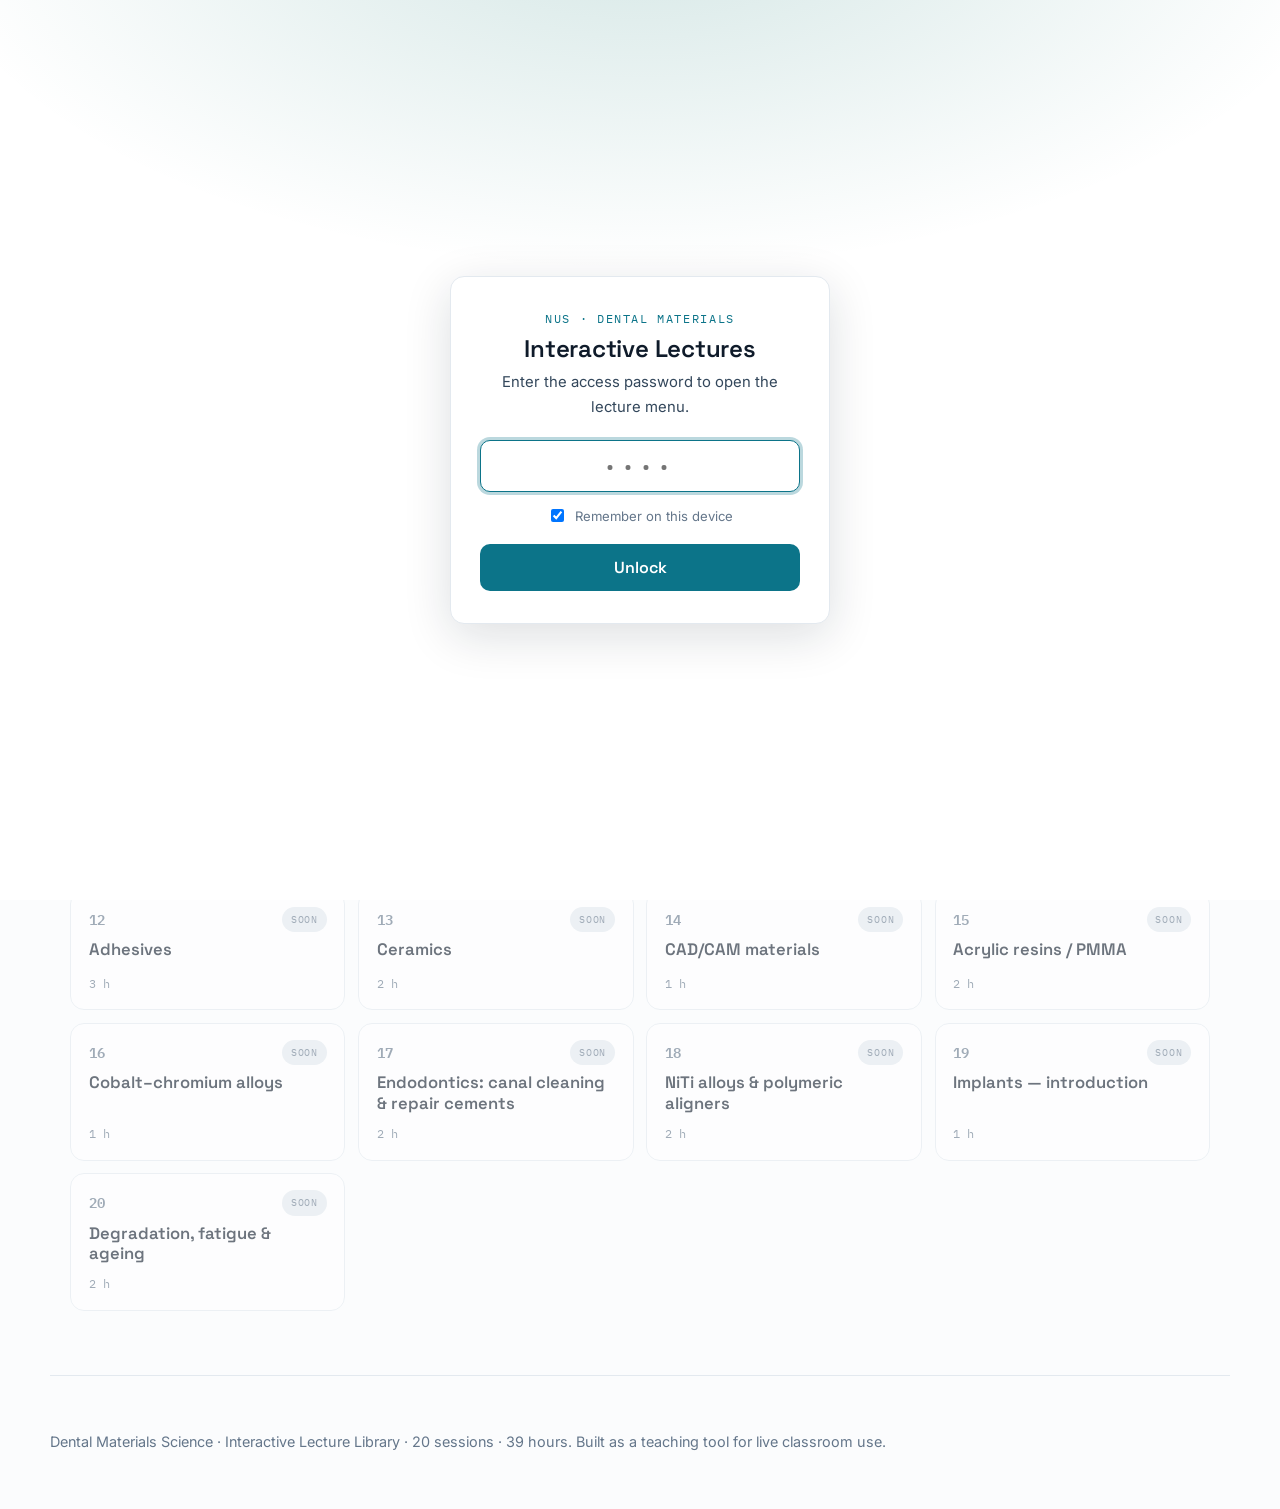
==== commit 0c393c2b: "Aula 07 — Principles of 3D printing in dentistry: deck de 30 slides, 8 figuras e 3 widgets interativ" ====
--- a/index.html
+++ b/index.html
@@ -179,11 +179,11 @@
     <div class="lec-grid">
       <div class="lec soon" data-status="soon"><div class="lec__top"><span class="num">01</span><span class="badge">Soon</span></div><span class="t">Introduction &amp; the structure–property–performance framework</span><span class="hrs">1 h</span></div>
       <div class="lec soon" data-status="soon"><div class="lec__top"><span class="num">02</span><span class="badge">Soon</span></div><span class="t">Mechanical properties</span><span class="hrs">3 h</span></div>
-      <div class="lec live" data-status="open"><div class="lec__top"><span class="num">03</span><span class="badge">Open</span></div><a class="lec__link" href="lectures/03-polymerisation-and-polymers/index.html"><span class="t">Polymers &amp; polymerization</span></a><div class="lec__foot"><span class="hrs">2 h</span><a class="lec__pdf" href="lectures/03-polymerisation-and-polymers/handout.html" title="Student handout (PDF)">⤓ PDF</a></div></div>
-      <div class="lec live" data-status="open"><div class="lec__top"><span class="num">04</span><span class="badge">Open</span></div><a class="lec__link" href="lectures/04-colour-and-optics/index.html"><span class="t">Colour &amp; optics</span></a><div class="lec__foot"><span class="hrs">1 h</span><a class="lec__pdf" href="lectures/04-colour-and-optics/handout.html" title="Student handout (PDF)">⤓ PDF</a></div></div>
+      <div class="lec live" data-status="open"><div class="lec__top"><span class="num">03</span><span class="badge">Open</span></div><a class="lec__link" href="lectures/03-polymerisation-and-polymers/index.html"><span class="t">Polymers &amp; polymerization</span></a><div class="lec__foot"><span class="hrs">2 h</span><a class="lec__pdf" href="lectures/03-polymerisation-and-polymers/handout.pdf" title="Student handout (PDF)">⤓ PDF</a></div></div>
+      <div class="lec live" data-status="open"><div class="lec__top"><span class="num">04</span><span class="badge">Open</span></div><a class="lec__link" href="lectures/04-colour-and-optics/index.html"><span class="t">Colour &amp; optics</span></a><div class="lec__foot"><span class="hrs">1 h</span><a class="lec__pdf" href="lectures/04-colour-and-optics/handout.pdf" title="Student handout (PDF)">⤓ PDF</a></div></div>
       <div class="lec soon" data-status="soon"><div class="lec__top"><span class="num">05</span><span class="badge">Soon</span></div><span class="t">Biocompatibility</span><span class="hrs">1 h</span></div>
-      <div class="lec soon" data-status="soon"><div class="lec__top"><span class="num">06</span><span class="badge">Soon</span></div><span class="t">Bioactivity</span><span class="hrs">1 h</span></div>
-      <div class="lec soon" data-status="soon"><div class="lec__top"><span class="num">07</span><span class="badge">Soon</span></div><span class="t">Principles of 3D printing in dentistry</span><span class="hrs">1 h</span></div>
+      <div class="lec live" data-status="open"><div class="lec__top"><span class="num">06</span><span class="badge">Open</span></div><a class="lec__link" href="lectures/06-bioactivity/index.html"><span class="t">Bioactivity</span></a><div class="lec__foot"><span class="hrs">1 h</span></div></div>
+      <div class="lec live" data-status="open"><div class="lec__top"><span class="num">07</span><span class="badge">Open</span></div><a class="lec__link" href="lectures/07-3d-printing/index.html"><span class="t">Principles of 3D printing in dentistry</span></a><div class="lec__foot"><span class="hrs">1 h</span></div></div>
     </div>
   </section>
 
@@ -215,7 +215,7 @@
       <h2 class="modal__title">Student handouts</h2>
       <button type="button" class="modal__x" data-close aria-label="Close">×</button>
     </div>
-    <p class="modal__sub">Open a handout, then use “Save as PDF” to download it.</p>
+    <p class="modal__sub">Paginated handouts — click to open or download the PDF.</p>
     <div id="pdfList" class="pdf-list"></div>
   </div>
 </div>
@@ -310,7 +310,7 @@
       row.rel = 'noopener';
       var n = document.createElement('span'); n.className = 'pdf-item__num'; n.textContent = num;
       var ti = document.createElement('span'); ti.className = 'pdf-item__t'; ti.textContent = t;
-      var go = document.createElement('span'); go.className = 'pdf-item__go'; go.textContent = '⤓ Open';
+      var go = document.createElement('span'); go.className = 'pdf-item__go'; go.textContent = '⤓ PDF';
       row.appendChild(n); row.appendChild(ti); row.appendChild(go);
       list.appendChild(row);
     });
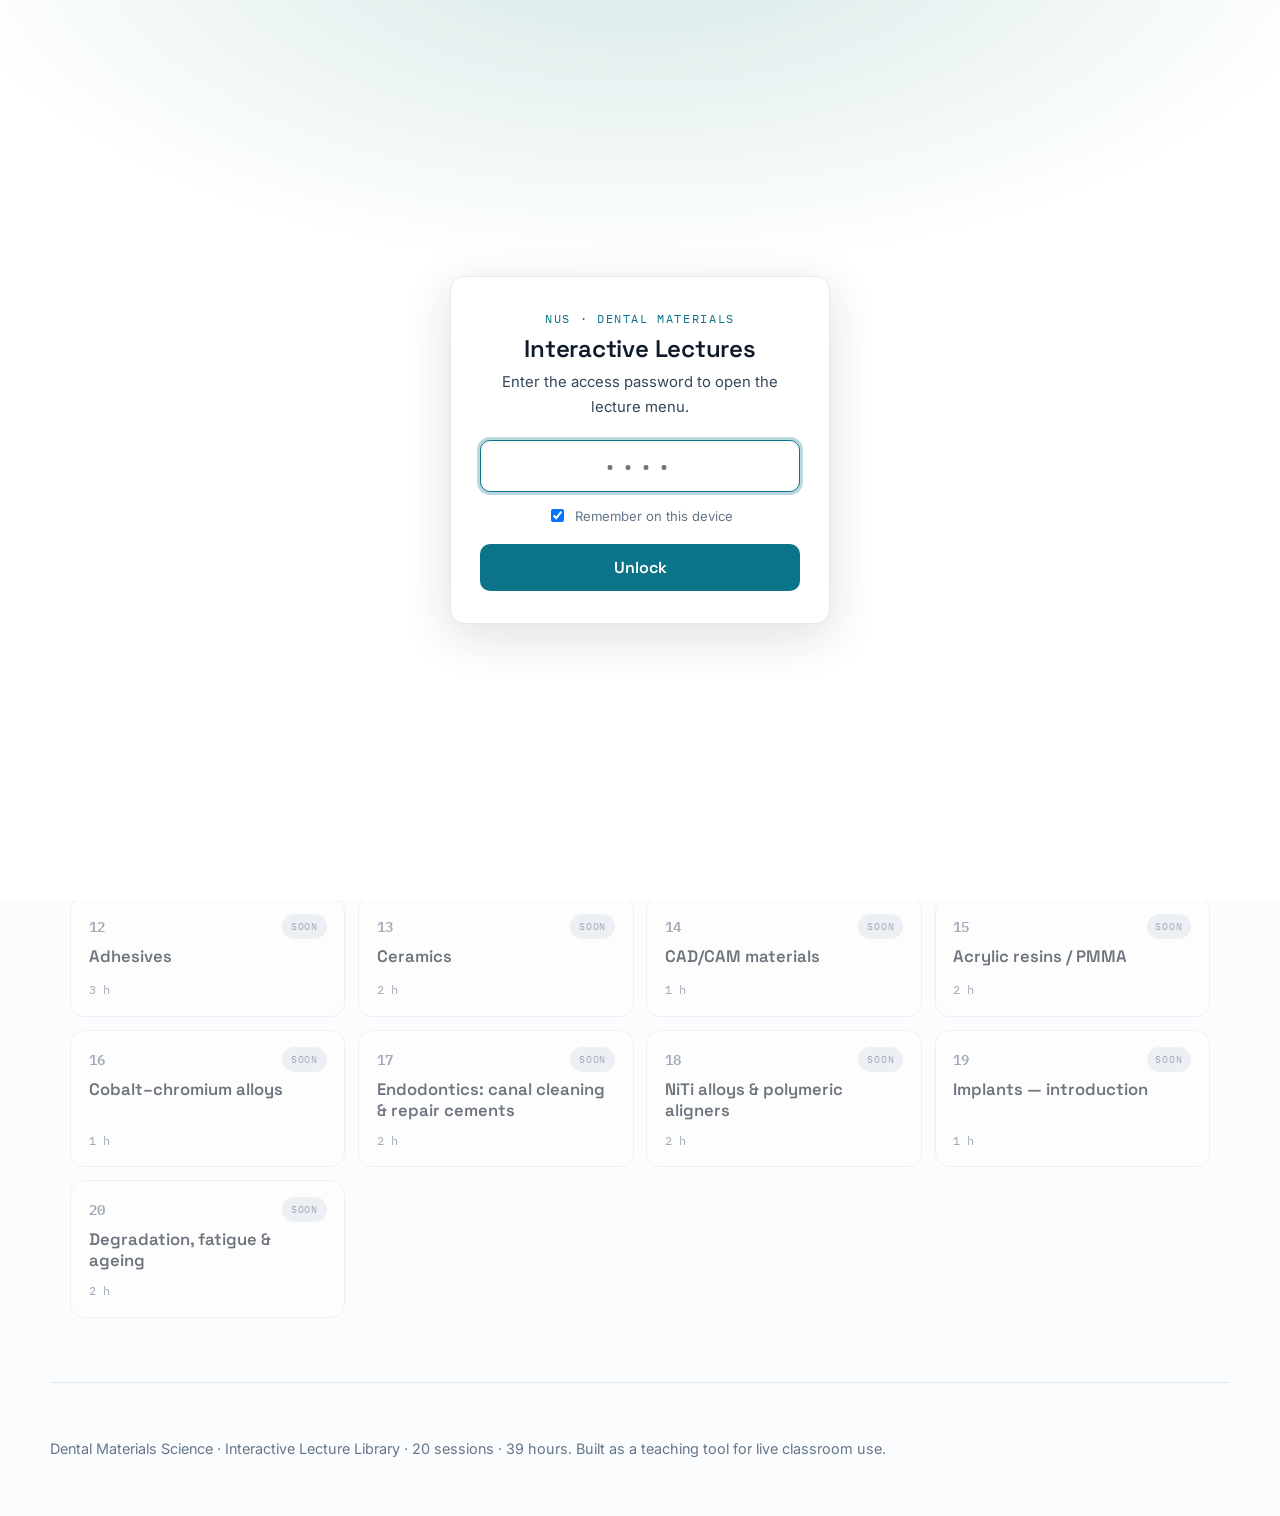
==== commit 7293242c: "Aula 08: liga o card no menu como Open, atualiza README e CHANGELOG, e registra o handover da Parte " ====
--- a/index.html
+++ b/index.html
@@ -190,7 +190,7 @@
   <section class="phase">
     <div class="phase-label">Phase 2 · Clinical Materials — 26 h</div>
     <div class="lec-grid">
-      <div class="lec soon" data-status="soon"><div class="lec__top"><span class="num">08</span><span class="badge">Soon</span></div><span class="t">Impression materials</span><span class="hrs">3 h</span></div>
+      <div class="lec live" data-status="open"><div class="lec__top"><span class="num">08</span><span class="badge">Open</span></div><a class="lec__link" href="lectures/08-impression-materials/index.html"><span class="t">Impression materials</span></a><div class="lec__foot"><span class="hrs">3 h</span></div></div>
       <div class="lec soon" data-status="soon"><div class="lec__top"><span class="num">09</span><span class="badge">Soon</span></div><span class="t">Gypsum products</span><span class="hrs">1 h</span></div>
       <div class="lec soon" data-status="soon"><div class="lec__top"><span class="num">10</span><span class="badge">Soon</span></div><span class="t">Cements for prosthodontics</span><span class="hrs">3 h</span></div>
       <div class="lec soon" data-status="soon"><div class="lec__top"><span class="num">11</span><span class="badge">Soon</span></div><span class="t">Resin composites</span><span class="hrs">3 h</span></div>
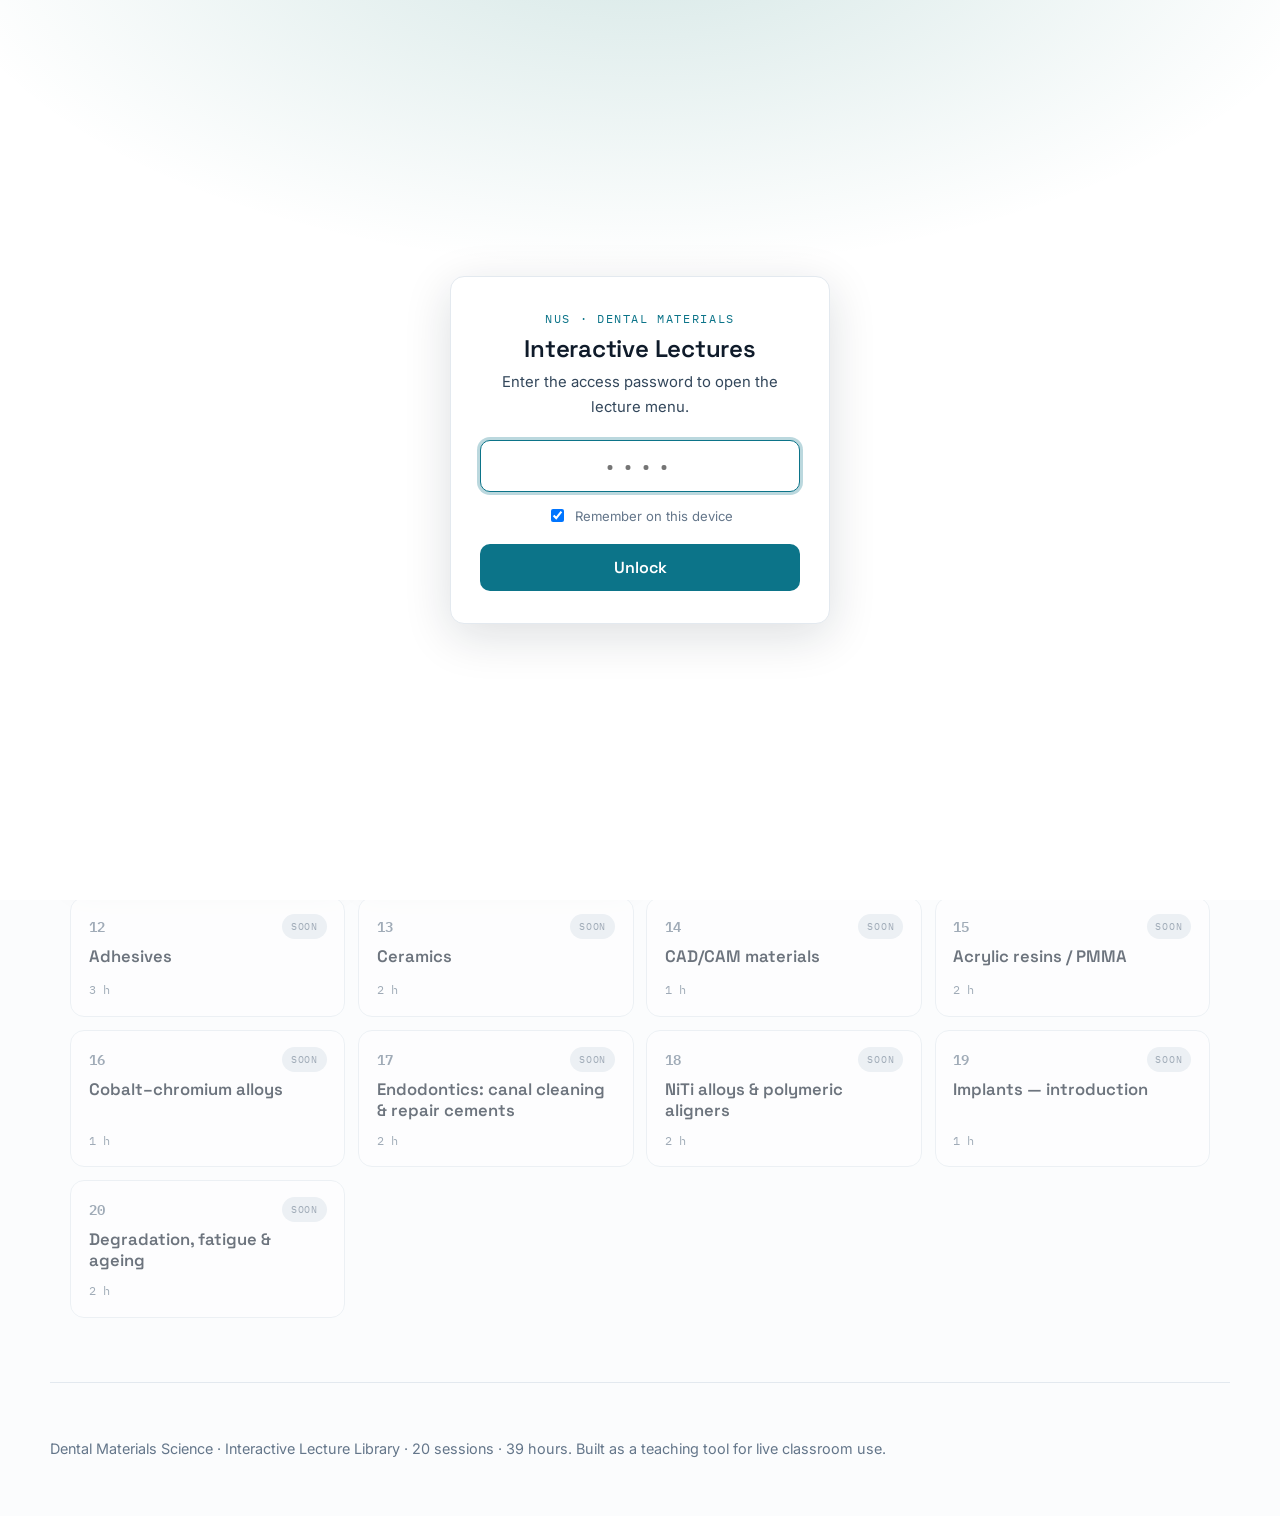
==== commit 16b3f2fc: "Aula 09: Gypsum products completa — 25 slides, 6 figuras integradas, ligada no menu - Deck horizonta" ====
--- a/index.html
+++ b/index.html
@@ -191,7 +191,7 @@
     <div class="phase-label">Phase 2 · Clinical Materials — 26 h</div>
     <div class="lec-grid">
       <div class="lec live" data-status="open"><div class="lec__top"><span class="num">08</span><span class="badge">Open</span></div><a class="lec__link" href="lectures/08-impression-materials/index.html"><span class="t">Impression materials</span></a><div class="lec__foot"><span class="hrs">3 h</span></div></div>
-      <div class="lec soon" data-status="soon"><div class="lec__top"><span class="num">09</span><span class="badge">Soon</span></div><span class="t">Gypsum products</span><span class="hrs">1 h</span></div>
+      <div class="lec live" data-status="open"><div class="lec__top"><span class="num">09</span><span class="badge">Open</span></div><a class="lec__link" href="lectures/09-gypsum-products/index.html"><span class="t">Gypsum products</span></a><div class="lec__foot"><span class="hrs">1 h</span></div></div>
       <div class="lec soon" data-status="soon"><div class="lec__top"><span class="num">10</span><span class="badge">Soon</span></div><span class="t">Cements for prosthodontics</span><span class="hrs">3 h</span></div>
       <div class="lec soon" data-status="soon"><div class="lec__top"><span class="num">11</span><span class="badge">Soon</span></div><span class="t">Resin composites</span><span class="hrs">3 h</span></div>
       <div class="lec soon" data-status="soon"><div class="lec__top"><span class="num">12</span><span class="badge">Soon</span></div><span class="t">Adhesives</span><span class="hrs">3 h</span></div>
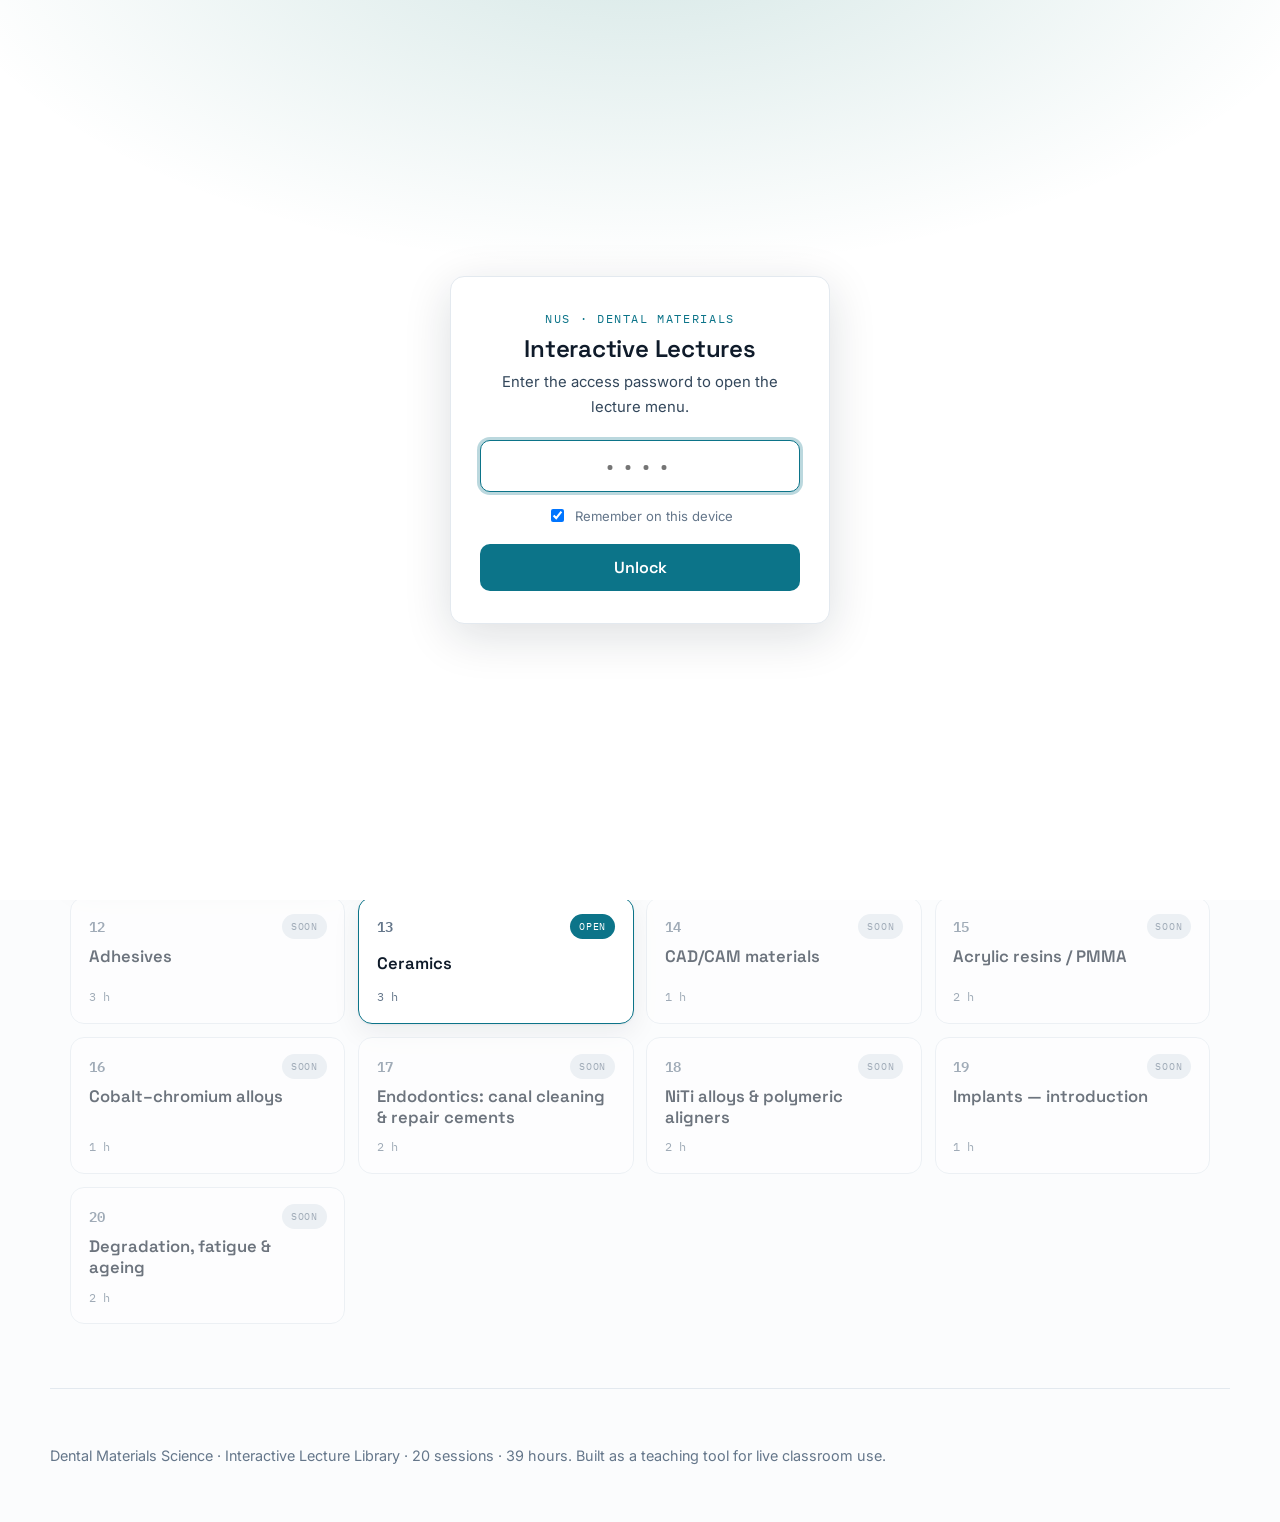
==== commit 5e138d2e: "Aula 13: Dental Ceramics publicada (133 slides, 3 h) Deck autocontido em 6 partes: introdução, porce" ====
--- a/index.html
+++ b/index.html
@@ -195,7 +195,7 @@
       <div class="lec soon" data-status="soon"><div class="lec__top"><span class="num">10</span><span class="badge">Soon</span></div><span class="t">Cements for prosthodontics</span><span class="hrs">3 h</span></div>
       <div class="lec soon" data-status="soon"><div class="lec__top"><span class="num">11</span><span class="badge">Soon</span></div><span class="t">Resin composites</span><span class="hrs">3 h</span></div>
       <div class="lec soon" data-status="soon"><div class="lec__top"><span class="num">12</span><span class="badge">Soon</span></div><span class="t">Adhesives</span><span class="hrs">3 h</span></div>
-      <div class="lec soon" data-status="soon"><div class="lec__top"><span class="num">13</span><span class="badge">Soon</span></div><span class="t">Ceramics</span><span class="hrs">2 h</span></div>
+      <div class="lec live" data-status="open"><div class="lec__top"><span class="num">13</span><span class="badge">Open</span></div><a class="lec__link" href="lectures/13-ceramics/index.html"><span class="t">Ceramics</span></a><div class="lec__foot"><span class="hrs">3 h</span></div></div>
       <div class="lec soon" data-status="soon"><div class="lec__top"><span class="num">14</span><span class="badge">Soon</span></div><span class="t">CAD/CAM materials</span><span class="hrs">1 h</span></div>
       <div class="lec soon" data-status="soon"><div class="lec__top"><span class="num">15</span><span class="badge">Soon</span></div><span class="t">Acrylic resins / PMMA</span><span class="hrs">2 h</span></div>
       <div class="lec soon" data-status="soon"><div class="lec__top"><span class="num">16</span><span class="badge">Soon</span></div><span class="t">Cobalt–chromium alloys</span><span class="hrs">1 h</span></div>
